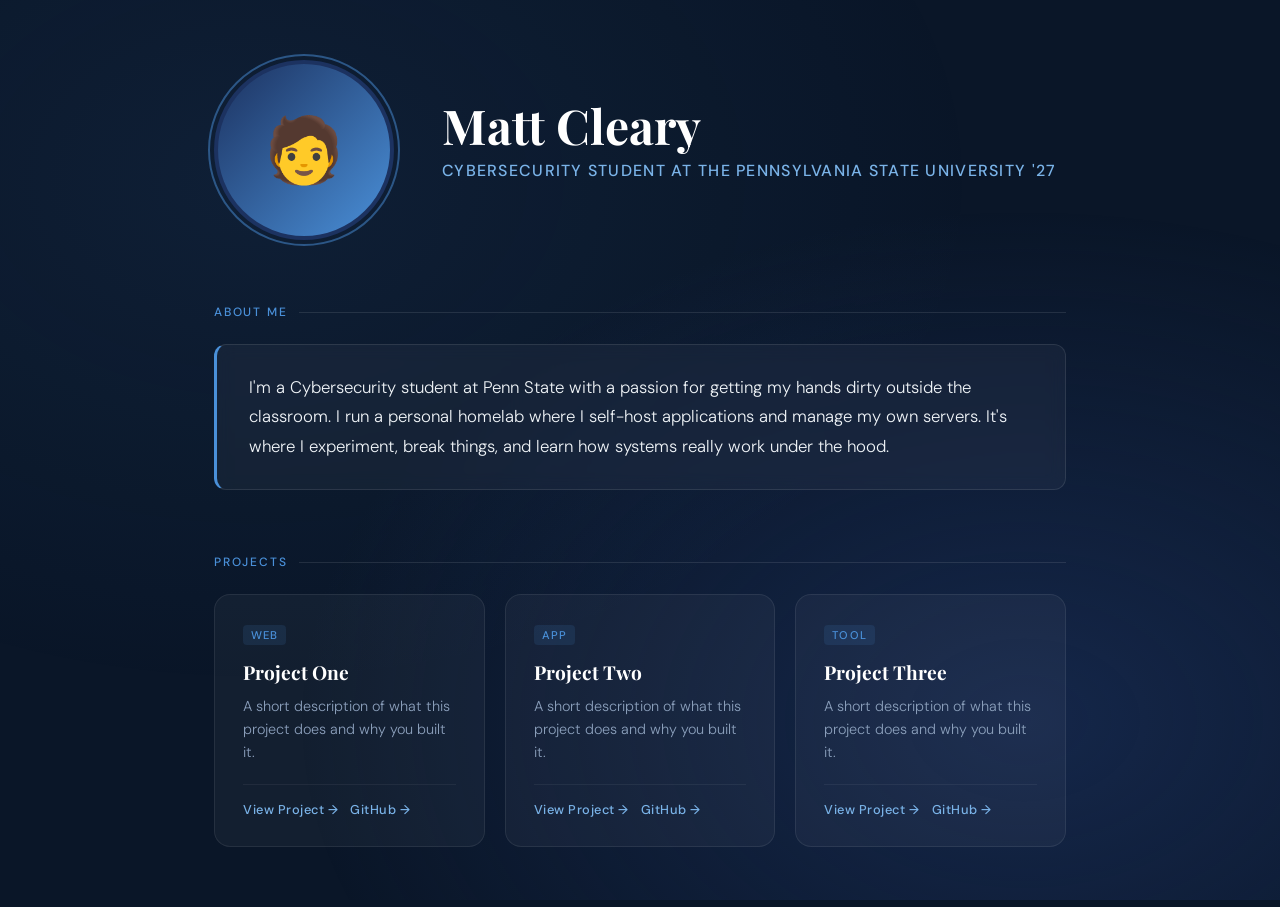
==== index.html @ d56deec6 "Update personal details and summary in index.html Updated personal information and added a summary a" ====
<!DOCTYPE html>
<html lang="en">
<head>
  <meta charset="UTF-8" />
  <meta name="viewport" content="width=device-width, initial-scale=1.0"/>
  <title>My Portfolio</title>
  <link href="https://fonts.googleapis.com/css2?family=Playfair+Display:wght@400;700&family=DM+Sans:wght@300;400;500&display=swap" rel="stylesheet"/>
  <style>
    :root {
      --navy: #0a1628;
      --navy-mid: #122040;
      --navy-light: #1c3260;
      --white: #ffffff;
      --off-white: #f0f4f8;
      --accent: #4a90d9;
      --accent-light: #7ab3e8;
      --text-muted: #8ca0bc;
    }

    * {
      margin: 0;
      padding: 0;
      box-sizing: border-box;
    }

    body {
      background-color: var(--navy);
      color: var(--white);
      font-family: 'DM Sans', sans-serif;
      min-height: 100vh;
      overflow-x: hidden;
    }

    /* Background texture */
    body::before {
      content: '';
      position: fixed;
      inset: 0;
      background:
        radial-gradient(ellipse at 20% 20%, rgba(74, 144, 217, 0.08) 0%, transparent 50%),
        radial-gradient(ellipse at 80% 80%, rgba(28, 50, 96, 0.6) 0%, transparent 50%);
      pointer-events: none;
      z-index: 0;
    }

    .container {
      max-width: 900px;
      margin: 0 auto;
      padding: 60px 24px;
      position: relative;
      z-index: 1;
    }

    /* ── HERO ── */
    .hero {
      display: grid;
      grid-template-columns: 180px 1fr;
      gap: 48px;
      align-items: center;
      margin-bottom: 64px;
      animation: fadeUp 0.8s ease both;
    }

    .photo-wrap {
      position: relative;
    }

    .photo-wrap::before {
      content: '';
      position: absolute;
      inset: -6px;
      border: 2px solid var(--accent);
      border-radius: 50%;
      opacity: 0.5;
      animation: spin 12s linear infinite;
    }

    @keyframes spin {
      to { transform: rotate(360deg); }
    }

    .photo {
      width: 180px;
      height: 180px;
      border-radius: 50%;
      object-fit: cover;
      border: 4px solid var(--navy-light);
      display: block;
      background: var(--navy-light);
    }

    .photo-placeholder {
      width: 180px;
      height: 180px;
      border-radius: 50%;
      background: linear-gradient(135deg, var(--navy-light), var(--accent));
      display: flex;
      align-items: center;
      justify-content: center;
      font-size: 64px;
      border: 4px solid var(--navy-light);
    }

    .hero-text h1 {
      font-family: 'Playfair Display', serif;
      font-size: clamp(2rem, 5vw, 3rem);
      font-weight: 700;
      line-height: 1.1;
      margin-bottom: 8px;
      color: var(--white);
    }

    .hero-text .role {
      font-size: 1rem;
      color: var(--accent-light);
      font-weight: 500;
      letter-spacing: 0.08em;
      text-transform: uppercase;
      margin-bottom: 20px;
    }

    /* ── SUMMARY ── */
    .summary-box {
      background: rgba(255,255,255,0.04);
      border: 1px solid rgba(255,255,255,0.1);
      border-left: 3px solid var(--accent);
      border-radius: 12px;
      padding: 28px 32px;
      margin-bottom: 64px;
      font-size: 1.05rem;
      line-height: 1.75;
      color: var(--off-white);
      animation: fadeUp 0.8s 0.2s ease both;
      backdrop-filter: blur(8px);
    }

    .summary-box p {
      font-weight: 300;
    }

    .section-label {
      font-size: 0.75rem;
      font-weight: 500;
      letter-spacing: 0.15em;
      text-transform: uppercase;
      color: var(--accent);
      margin-bottom: 24px;
      display: flex;
      align-items: center;
      gap: 12px;
    }

    .section-label::after {
      content: '';
      flex: 1;
      height: 1px;
      background: rgba(255,255,255,0.1);
    }

    /* ── PROJECTS ── */
    .projects {
      animation: fadeUp 0.8s 0.4s ease both;
    }

    .projects-grid {
      display: grid;
      grid-template-columns: repeat(auto-fill, minmax(260px, 1fr));
      gap: 20px;
    }

    .project-card {
      background: rgba(255,255,255,0.04);
      border: 1px solid rgba(255,255,255,0.08);
      border-radius: 16px;
      padding: 28px;
      transition: transform 0.25s ease, border-color 0.25s ease, background 0.25s ease;
      cursor: default;
    }

    .project-card:hover {
      transform: translateY(-4px);
      border-color: rgba(74, 144, 217, 0.4);
      background: rgba(74, 144, 217, 0.06);
    }

    .project-card .tag {
      display: inline-block;
      font-size: 0.7rem;
      font-weight: 500;
      letter-spacing: 0.1em;
      text-transform: uppercase;
      color: var(--accent);
      background: rgba(74, 144, 217, 0.12);
      border-radius: 4px;
      padding: 3px 8px;
      margin-bottom: 14px;
    }

    .project-card h3 {
      font-family: 'Playfair Display', serif;
      font-size: 1.2rem;
      margin-bottom: 10px;
      color: var(--white);
    }

    .project-card p {
      font-size: 0.9rem;
      color: var(--text-muted);
      line-height: 1.6;
      font-weight: 300;
    }

    .project-card .card-footer {
      margin-top: 20px;
      padding-top: 16px;
      border-top: 1px solid rgba(255,255,255,0.06);
      display: flex;
      gap: 12px;
    }

    .card-link {
      font-size: 0.8rem;
      color: var(--accent-light);
      text-decoration: none;
      font-weight: 500;
      letter-spacing: 0.04em;
      transition: color 0.2s;
    }

    .card-link:hover {
      color: var(--white);
    }

    /* ── ANIMATIONS ── */
    @keyframes fadeUp {
      from { opacity: 0; transform: translateY(24px); }
      to   { opacity: 1; transform: translateY(0); }
    }

    /* ── RESPONSIVE ── */
    @media (max-width: 600px) {
      .hero {
        grid-template-columns: 1fr;
        text-align: center;
        gap: 24px;
      }
      .photo-wrap, .photo-placeholder {
        margin: 0 auto;
      }
    }
  </style>
</head>
<body>
  <div class="container">

    <!-- HERO -->
    <section class="hero">
      <div class="photo-wrap">
        <!-- Replace the div below with an <img> tag once you have a photo -->
        <!-- <img src="your-photo.jpg" alt="Your Name" class="photo"> -->
        <div class="photo-placeholder">🧑</div>
      </div>
      <div class="hero-text">
        <h1>Matt Cleary</h1>
        <p class="role">Cybersecurity Student at The Pennsylvania State University '27</p>
      </div>
    </section>

    <!-- SUMMARY -->
    <section>
      <div class="section-label">About Me</div>
      <div class="summary-box">
        <p>
          I'm a Cybersecurity student at Penn State with a passion for getting my hands dirty 
          outside the classroom. I run a personal homelab where I self-host applications and manage 
          my own servers. It's where I experiment, break things, and learn how systems really work 
          under the hood.
        </p>
      </div>
    </section>

    <!-- PROJECTS -->
    <section class="projects">
      <div class="section-label">Projects</div>
      <div class="projects-grid">

        <div class="project-card">
          <span class="tag">Web</span>
          <h3>Project One</h3>
          <p>A short description of what this project does and why you built it.</p>
          <div class="card-footer">
            <a href="#" class="card-link">View Project →</a>
            <a href="#" class="card-link">GitHub →</a>
          </div>
        </div>

        <div class="project-card">
          <span class="tag">App</span>
          <h3>Project Two</h3>
          <p>A short description of what this project does and why you built it.</p>
          <div class="card-footer">
            <a href="#" class="card-link">View Project →</a>
            <a href="#" class="card-link">GitHub →</a>
          </div>
        </div>

        <div class="project-card">
          <span class="tag">Tool</span>
          <h3>Project Three</h3>
          <p>A short description of what this project does and why you built it.</p>
          <div class="card-footer">
            <a href="#" class="card-link">View Project →</a>
            <a href="#" class="card-link">GitHub →</a>
          </div>
        </div>

      </div>
    </section>

  </div>
</body>
</html>
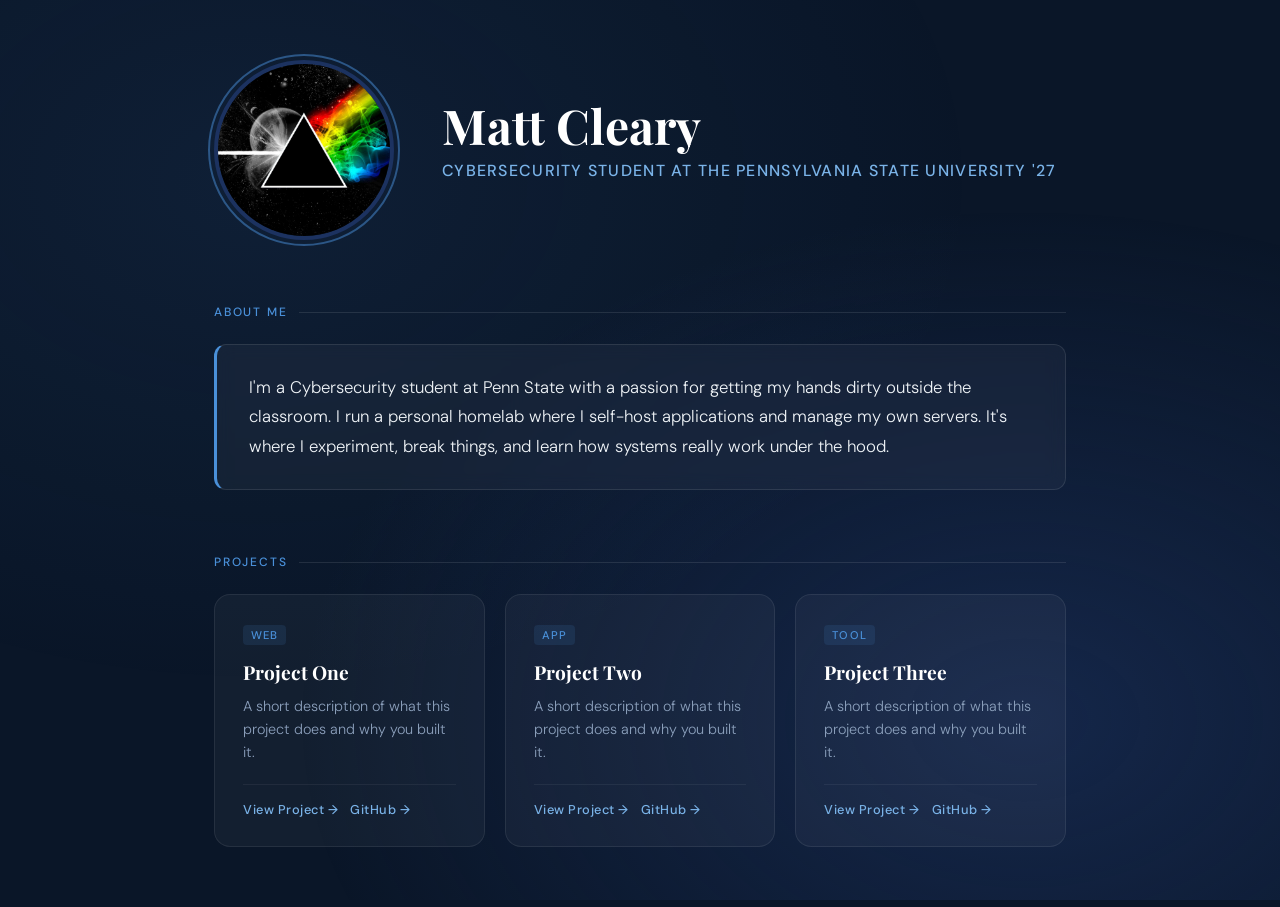
==== commit 0578d964: "Replace photo placeholder with actual image" ====
--- a/index.html
+++ b/index.html
@@ -258,7 +258,7 @@
       <div class="photo-wrap">
         <!-- Replace the div below with an <img> tag once you have a photo -->
         <!-- <img src="your-photo.jpg" alt="Your Name" class="photo"> -->
-        <div class="photo-placeholder">🧑</div>
+        <img src="DSOTM_Pic.jpg" alt="Your Name" class="photo">
       </div>
       <div class="hero-text">
         <h1>Matt Cleary</h1>
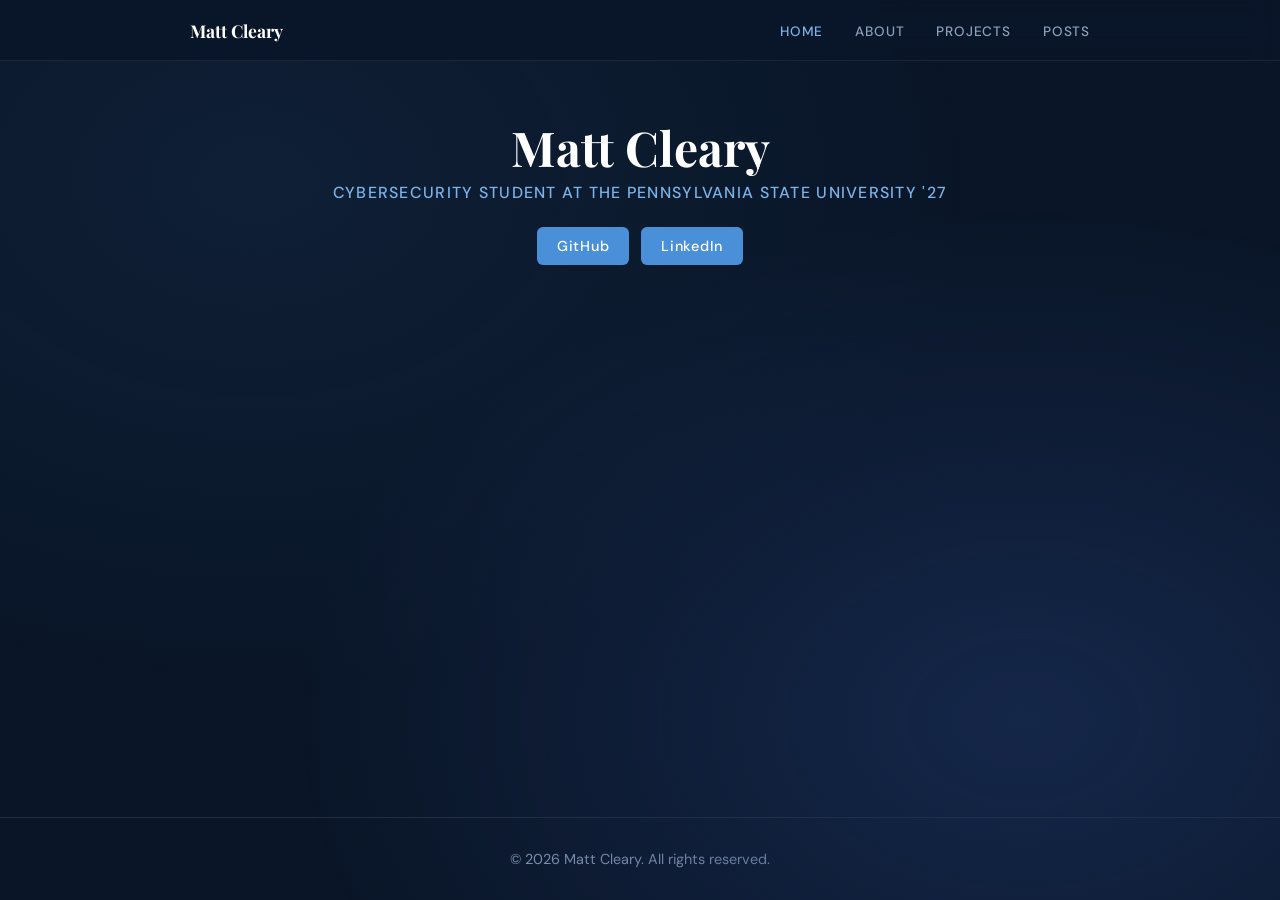
==== commit 0c8ebcb9: "4.6.26" ====
--- a/index.html
+++ b/index.html
@@ -3,320 +3,43 @@
 <head>
   <meta charset="UTF-8" />
   <meta name="viewport" content="width=device-width, initial-scale=1.0"/>
-  <title>My Portfolio</title>
+  <title>Matt Cleary</title>
   <link href="https://fonts.googleapis.com/css2?family=Playfair+Display:wght@400;700&family=DM+Sans:wght@300;400;500&display=swap" rel="stylesheet"/>
-  <style>
-    :root {
-      --navy: #0a1628;
-      --navy-mid: #122040;
-      --navy-light: #1c3260;
-      --white: #ffffff;
-      --off-white: #f0f4f8;
-      --accent: #4a90d9;
-      --accent-light: #7ab3e8;
-      --text-muted: #8ca0bc;
-    }
-
-    * {
-      margin: 0;
-      padding: 0;
-      box-sizing: border-box;
-    }
-
-    body {
-      background-color: var(--navy);
-      color: var(--white);
-      font-family: 'DM Sans', sans-serif;
-      min-height: 100vh;
-      overflow-x: hidden;
-    }
-
-    /* Background texture */
-    body::before {
-      content: '';
-      position: fixed;
-      inset: 0;
-      background:
-        radial-gradient(ellipse at 20% 20%, rgba(74, 144, 217, 0.08) 0%, transparent 50%),
-        radial-gradient(ellipse at 80% 80%, rgba(28, 50, 96, 0.6) 0%, transparent 50%);
-      pointer-events: none;
-      z-index: 0;
-    }
-
-    .container {
-      max-width: 900px;
-      margin: 0 auto;
-      padding: 60px 24px;
-      position: relative;
-      z-index: 1;
-    }
-
-    /* ── HERO ── */
-    .hero {
-      display: grid;
-      grid-template-columns: 180px 1fr;
-      gap: 48px;
-      align-items: center;
-      margin-bottom: 64px;
-      animation: fadeUp 0.8s ease both;
-    }
-
-    .photo-wrap {
-      position: relative;
-    }
-
-    .photo-wrap::before {
-      content: '';
-      position: absolute;
-      inset: -6px;
-      border: 2px solid var(--accent);
-      border-radius: 50%;
-      opacity: 0.5;
-      animation: spin 12s linear infinite;
-    }
-
-    @keyframes spin {
-      to { transform: rotate(360deg); }
-    }
-
-    .photo {
-      width: 180px;
-      height: 180px;
-      border-radius: 50%;
-      object-fit: cover;
-      border: 4px solid var(--navy-light);
-      display: block;
-      background: var(--navy-light);
-    }
-
-    .photo-placeholder {
-      width: 180px;
-      height: 180px;
-      border-radius: 50%;
-      background: linear-gradient(135deg, var(--navy-light), var(--accent));
-      display: flex;
-      align-items: center;
-      justify-content: center;
-      font-size: 64px;
-      border: 4px solid var(--navy-light);
-    }
-
-    .hero-text h1 {
-      font-family: 'Playfair Display', serif;
-      font-size: clamp(2rem, 5vw, 3rem);
-      font-weight: 700;
-      line-height: 1.1;
-      margin-bottom: 8px;
-      color: var(--white);
-    }
-
-    .hero-text .role {
-      font-size: 1rem;
-      color: var(--accent-light);
-      font-weight: 500;
-      letter-spacing: 0.08em;
-      text-transform: uppercase;
-      margin-bottom: 20px;
-    }
-
-    /* ── SUMMARY ── */
-    .summary-box {
-      background: rgba(255,255,255,0.04);
-      border: 1px solid rgba(255,255,255,0.1);
-      border-left: 3px solid var(--accent);
-      border-radius: 12px;
-      padding: 28px 32px;
-      margin-bottom: 64px;
-      font-size: 1.05rem;
-      line-height: 1.75;
-      color: var(--off-white);
-      animation: fadeUp 0.8s 0.2s ease both;
-      backdrop-filter: blur(8px);
-    }
-
-    .summary-box p {
-      font-weight: 300;
-    }
-
-    .section-label {
-      font-size: 0.75rem;
-      font-weight: 500;
-      letter-spacing: 0.15em;
-      text-transform: uppercase;
-      color: var(--accent);
-      margin-bottom: 24px;
-      display: flex;
-      align-items: center;
-      gap: 12px;
-    }
-
-    .section-label::after {
-      content: '';
-      flex: 1;
-      height: 1px;
-      background: rgba(255,255,255,0.1);
-    }
-
-    /* ── PROJECTS ── */
-    .projects {
-      animation: fadeUp 0.8s 0.4s ease both;
-    }
-
-    .projects-grid {
-      display: grid;
-      grid-template-columns: repeat(auto-fill, minmax(260px, 1fr));
-      gap: 20px;
-    }
-
-    .project-card {
-      background: rgba(255,255,255,0.04);
-      border: 1px solid rgba(255,255,255,0.08);
-      border-radius: 16px;
-      padding: 28px;
-      transition: transform 0.25s ease, border-color 0.25s ease, background 0.25s ease;
-      cursor: default;
-    }
-
-    .project-card:hover {
-      transform: translateY(-4px);
-      border-color: rgba(74, 144, 217, 0.4);
-      background: rgba(74, 144, 217, 0.06);
-    }
-
-    .project-card .tag {
-      display: inline-block;
-      font-size: 0.7rem;
-      font-weight: 500;
-      letter-spacing: 0.1em;
-      text-transform: uppercase;
-      color: var(--accent);
-      background: rgba(74, 144, 217, 0.12);
-      border-radius: 4px;
-      padding: 3px 8px;
-      margin-bottom: 14px;
-    }
-
-    .project-card h3 {
-      font-family: 'Playfair Display', serif;
-      font-size: 1.2rem;
-      margin-bottom: 10px;
-      color: var(--white);
-    }
-
-    .project-card p {
-      font-size: 0.9rem;
-      color: var(--text-muted);
-      line-height: 1.6;
-      font-weight: 300;
-    }
-
-    .project-card .card-footer {
-      margin-top: 20px;
-      padding-top: 16px;
-      border-top: 1px solid rgba(255,255,255,0.06);
-      display: flex;
-      gap: 12px;
-    }
-
-    .card-link {
-      font-size: 0.8rem;
-      color: var(--accent-light);
-      text-decoration: none;
-      font-weight: 500;
-      letter-spacing: 0.04em;
-      transition: color 0.2s;
-    }
-
-    .card-link:hover {
-      color: var(--white);
-    }
-
-    /* ── ANIMATIONS ── */
-    @keyframes fadeUp {
-      from { opacity: 0; transform: translateY(24px); }
-      to   { opacity: 1; transform: translateY(0); }
-    }
-
-    /* ── RESPONSIVE ── */
-    @media (max-width: 600px) {
-      .hero {
-        grid-template-columns: 1fr;
-        text-align: center;
-        gap: 24px;
-      }
-      .photo-wrap, .photo-placeholder {
-        margin: 0 auto;
-      }
-    }
-  </style>
+  <link rel="stylesheet" href="style.css"/>
 </head>
 <body>
+
+  <nav>
+    <div class="nav-inner">
+      <a href="index.html" class="nav-logo">Matt Cleary</a>
+      <ul class="nav-links">
+        <li><a href="index.html" class="active">Home</a></li>
+        <li><a href="about.html">About</a></li>
+        <li><a href="projects.html">Projects</a></li>
+        <li><a href="posts.html">Posts</a></li>
+      </ul>
+    </div>
+  </nav>
+
   <div class="container">
 
     <!-- HERO -->
     <section class="hero">
-      <div class="photo-wrap">
-        <!-- Replace the div below with an <img> tag once you have a photo -->
-        <!-- <img src="your-photo.jpg" alt="Your Name" class="photo"> -->
-        <img src="DSOTM_Pic.jpg" alt="Your Name" class="photo">
-      </div>
       <div class="hero-text">
         <h1>Matt Cleary</h1>
         <p class="role">Cybersecurity Student at The Pennsylvania State University '27</p>
+        <div class="social-links">
+          <a href="https://github.com" target="_blank" rel="noopener noreferrer" class="social-btn">GitHub</a>
+          <a href="https://www.linkedin.com/in/mattclearyusa/" target="_blank" rel="noopener noreferrer" class="social-btn">LinkedIn</a>
+        </div>
       </div>
     </section>
 
-    <!-- SUMMARY -->
-    <section>
-      <div class="section-label">About Me</div>
-      <div class="summary-box">
-        <p>
-          I'm a Cybersecurity student at Penn State with a passion for getting my hands dirty 
-          outside the classroom. I run a personal homelab where I self-host applications and manage 
-          my own servers. It's where I experiment, break things, and learn how systems really work 
-          under the hood.
-        </p>
-      </div>
-    </section>
-
-    <!-- PROJECTS -->
-    <section class="projects">
-      <div class="section-label">Projects</div>
-      <div class="projects-grid">
-
-        <div class="project-card">
-          <span class="tag">Web</span>
-          <h3>Project One</h3>
-          <p>A short description of what this project does and why you built it.</p>
-          <div class="card-footer">
-            <a href="#" class="card-link">View Project →</a>
-            <a href="#" class="card-link">GitHub →</a>
-          </div>
-        </div>
-
-        <div class="project-card">
-          <span class="tag">App</span>
-          <h3>Project Two</h3>
-          <p>A short description of what this project does and why you built it.</p>
-          <div class="card-footer">
-            <a href="#" class="card-link">View Project →</a>
-            <a href="#" class="card-link">GitHub →</a>
-          </div>
-        </div>
-
-        <div class="project-card">
-          <span class="tag">Tool</span>
-          <h3>Project Three</h3>
-          <p>A short description of what this project does and why you built it.</p>
-          <div class="card-footer">
-            <a href="#" class="card-link">View Project →</a>
-            <a href="#" class="card-link">GitHub →</a>
-          </div>
-        </div>
-
-      </div>
-    </section>
 
   </div>
+
+  <footer class="footer">
+    <p>&copy; 2026 Matt Cleary. All rights reserved.</p>
+  </footer>
 </body>
 </html>
--- a/style.css
+++ b/style.css
@@ -0,0 +1,441 @@
+:root {
+  --navy: #0a1628;
+  --navy-mid: #122040;
+  --navy-light: #1c3260;
+  --white: #ffffff;
+  --off-white: #f0f4f8;
+  --accent: #4a90d9;
+  --accent-light: #7ab3e8;
+  --text-muted: #8ca0bc;
+}
+
+* {
+  margin: 0;
+  padding: 0;
+  box-sizing: border-box;
+}
+
+body {
+  background-color: var(--navy);
+  color: var(--white);
+  font-family: 'DM Sans', sans-serif;
+  min-height: 100vh;
+  overflow-x: hidden;
+  display: flex;
+  flex-direction: column;
+}
+
+body::before {
+  content: '';
+  position: fixed;
+  inset: 0;
+  background:
+    radial-gradient(ellipse at 20% 20%, rgba(74, 144, 217, 0.08) 0%, transparent 50%),
+    radial-gradient(ellipse at 80% 80%, rgba(28, 50, 96, 0.6) 0%, transparent 50%);
+  pointer-events: none;
+  z-index: 0;
+}
+
+/* ── NAV ── */
+nav {
+  position: sticky;
+  top: 0;
+  z-index: 100;
+  background: rgba(10, 22, 40, 0.85);
+  backdrop-filter: blur(12px);
+  border-bottom: 1px solid rgba(255,255,255,0.07);
+  padding: 0 24px;
+}
+
+.nav-inner {
+  max-width: 900px;
+  margin: 0 auto;
+  display: flex;
+  align-items: center;
+  justify-content: space-between;
+  height: 60px;
+}
+
+.nav-logo {
+  font-family: 'Playfair Display', serif;
+  font-size: 1.1rem;
+  color: var(--white);
+  text-decoration: none;
+  font-weight: 700;
+}
+
+.nav-links {
+  display: flex;
+  gap: 32px;
+  list-style: none;
+}
+
+.nav-links a {
+  font-size: 0.85rem;
+  font-weight: 500;
+  letter-spacing: 0.06em;
+  text-transform: uppercase;
+  color: var(--text-muted);
+  text-decoration: none;
+  transition: color 0.2s;
+}
+
+.nav-links a:hover,
+.nav-links a.active {
+  color: var(--white);
+}
+
+.nav-links a.active {
+  color: var(--accent-light);
+}
+
+/* ── LAYOUT ── */
+.container {
+  max-width: 900px;
+  margin: 0 auto;
+  padding: 60px 24px;
+  position: relative;
+  z-index: 1;
+}
+
+/* ── SECTION LABEL ── */
+.section-label {
+  font-size: 0.75rem;
+  font-weight: 500;
+  letter-spacing: 0.15em;
+  text-transform: uppercase;
+  color: var(--accent);
+  margin-bottom: 24px;
+  display: flex;
+  align-items: center;
+  gap: 12px;
+}
+
+.section-label::after {
+  content: '';
+  flex: 1;
+  height: 1px;
+  background: rgba(255,255,255,0.1);
+}
+
+/* ── HERO ── */
+.hero {
+  display: flex;
+  flex-direction: column;
+  justify-content: center;
+  align-items: center;
+  text-align: center;
+  margin-bottom: 64px;
+  animation: fadeUp 0.8s ease both;
+}
+
+.photo-wrap {
+  position: relative;
+}
+
+.photo-wrap::before {
+  content: '';
+  position: absolute;
+  inset: -6px;
+  border: 2px solid var(--accent);
+  border-radius: 50%;
+  opacity: 0.5;
+  animation: spin 12s linear infinite;
+}
+
+@keyframes spin {
+  to { transform: rotate(360deg); }
+}
+
+.photo {
+  width: 180px;
+  height: 180px;
+  border-radius: 50%;
+  object-fit: cover;
+  border: 4px solid var(--navy-light);
+  display: block;
+  background: var(--navy-light);
+}
+
+.hero-text h1 {
+  font-family: 'Playfair Display', serif;
+  font-size: clamp(2rem, 5vw, 3rem);
+  font-weight: 700;
+  line-height: 1.1;
+  margin-bottom: 8px;
+  color: var(--white);
+}
+
+.hero-text .role {
+  font-size: 1rem;
+  color: var(--accent-light);
+  font-weight: 500;
+  letter-spacing: 0.08em;
+  text-transform: uppercase;
+  margin-bottom: 20px;
+}
+
+.social-links {
+  display: flex;
+  gap: 12px;
+  justify-content: center;
+  margin-top: 24px;
+}
+
+.social-btn {
+  display: inline-block;
+  padding: 10px 20px;
+  background-color: var(--accent);
+  color: var(--white);
+  text-decoration: none;
+  border-radius: 6px;
+  font-size: 0.9rem;
+  font-weight: 500;
+  letter-spacing: 0.05em;
+  transition: background-color 0.3s, transform 0.2s;
+  border: none;
+  cursor: pointer;
+}
+
+.social-btn:hover {
+  background-color: var(--accent-light);
+  transform: translateY(-2px);
+}
+
+/* ── SUMMARY BOX ── */
+.summary-box {
+  background: rgba(255,255,255,0.04);
+  border: 1px solid rgba(255,255,255,0.1);
+  border-left: 3px solid var(--accent);
+  border-radius: 12px;
+  padding: 28px 32px;
+  margin-bottom: 64px;
+  font-size: 1.05rem;
+  line-height: 1.75;
+  color: var(--off-white);
+  animation: fadeUp 0.8s 0.2s ease both;
+  backdrop-filter: blur(8px);
+}
+
+.summary-box p {
+  font-weight: 300;
+}
+
+/* ── PROJECT CARDS ── */
+.projects {
+  animation: fadeUp 0.8s 0.4s ease both;
+}
+
+.projects-grid {
+  display: grid;
+  grid-template-columns: repeat(auto-fill, minmax(260px, 1fr));
+  gap: 20px;
+}
+
+.project-card {
+  background: rgba(255,255,255,0.04);
+  border: 1px solid rgba(255,255,255,0.08);
+  border-radius: 16px;
+  padding: 28px;
+  transition: transform 0.25s ease, border-color 0.25s ease, background 0.25s ease;
+  cursor: default;
+}
+
+.project-card:hover {
+  transform: translateY(-4px);
+  border-color: rgba(74, 144, 217, 0.4);
+  background: rgba(74, 144, 217, 0.06);
+}
+
+.project-card .tag {
+  display: inline-block;
+  font-size: 0.7rem;
+  font-weight: 500;
+  letter-spacing: 0.1em;
+  text-transform: uppercase;
+  color: var(--accent);
+  background: rgba(74, 144, 217, 0.12);
+  border-radius: 4px;
+  padding: 3px 8px;
+  margin-bottom: 14px;
+}
+
+.project-card h3 {
+  font-family: 'Playfair Display', serif;
+  font-size: 1.2rem;
+  margin-bottom: 10px;
+  color: var(--white);
+}
+
+.project-card p {
+  font-size: 0.9rem;
+  color: var(--text-muted);
+  line-height: 1.6;
+  font-weight: 300;
+}
+
+.project-card .card-footer {
+  margin-top: 20px;
+  padding-top: 16px;
+  border-top: 1px solid rgba(255,255,255,0.06);
+  display: flex;
+  gap: 12px;
+}
+
+.card-link {
+  font-size: 0.8rem;
+  color: var(--accent-light);
+  text-decoration: none;
+  font-weight: 500;
+  letter-spacing: 0.04em;
+  transition: color 0.2s;
+}
+
+.card-link:hover {
+  color: var(--white);
+}
+
+/* ── POST CARDS ── */
+.posts-list {
+  display: flex;
+  flex-direction: column;
+  gap: 16px;
+  animation: fadeUp 0.8s 0.2s ease both;
+}
+
+.post-card {
+  background: rgba(255,255,255,0.04);
+  border: 1px solid rgba(255,255,255,0.08);
+  border-radius: 16px;
+  padding: 28px 32px;
+  transition: transform 0.25s ease, border-color 0.25s ease, background 0.25s ease;
+  text-decoration: none;
+  color: inherit;
+  display: block;
+}
+
+.post-card:hover {
+  transform: translateY(-3px);
+  border-color: rgba(74, 144, 217, 0.4);
+  background: rgba(74, 144, 217, 0.06);
+}
+
+.post-card .post-date {
+  font-size: 0.75rem;
+  color: var(--text-muted);
+  letter-spacing: 0.08em;
+  text-transform: uppercase;
+  margin-bottom: 8px;
+}
+
+.post-card h3 {
+  font-family: 'Playfair Display', serif;
+  font-size: 1.2rem;
+  color: var(--white);
+  margin-bottom: 8px;
+}
+
+.post-card p {
+  font-size: 0.9rem;
+  color: var(--text-muted);
+  line-height: 1.6;
+  font-weight: 300;
+}
+
+/* ── ABOUT PAGE ── */
+.about-grid {
+  display: grid;
+  grid-template-columns: 1fr 1fr;
+  gap: 20px;
+  margin-bottom: 40px;
+  animation: fadeUp 0.8s 0.2s ease both;
+}
+
+.about-card {
+  background: rgba(255,255,255,0.04);
+  border: 1px solid rgba(255,255,255,0.08);
+  border-radius: 16px;
+  padding: 28px;
+}
+
+.about-card h3 {
+  font-family: 'Playfair Display', serif;
+  font-size: 1.1rem;
+  margin-bottom: 14px;
+  color: var(--white);
+}
+
+.about-card ul {
+  list-style: none;
+  display: flex;
+  flex-direction: column;
+  gap: 8px;
+}
+
+.about-card ul li {
+  font-size: 0.9rem;
+  color: var(--text-muted);
+  font-weight: 300;
+  display: flex;
+  align-items: center;
+  gap: 8px;
+}
+
+.about-card ul li::before {
+  content: '→';
+  color: var(--accent);
+  font-size: 0.8rem;
+}
+
+/* ── PAGE HEADER ── */
+.page-header {
+  margin-bottom: 48px;
+  animation: fadeUp 0.8s ease both;
+}
+
+.page-header h1 {
+  font-family: 'Playfair Display', serif;
+  font-size: clamp(2rem, 5vw, 2.8rem);
+  font-weight: 700;
+  margin-bottom: 12px;
+}
+
+.page-header p {
+  color: var(--text-muted);
+  font-size: 1rem;
+  font-weight: 300;
+}
+
+/* ── ANIMATIONS ── */
+@keyframes fadeUp {
+  from { opacity: 0; transform: translateY(24px); }
+  to   { opacity: 1; transform: translateY(0); }
+}
+
+/* ── FOOTER ── */
+.footer {
+  text-align: center;
+  padding: 32px 24px;
+  border-top: 1px solid rgba(255,255,255,0.1);
+  margin-top: auto;
+  color: var(--text-muted);
+  font-size: 0.9rem;
+}
+
+/* ── RESPONSIVE ── */
+@media (max-width: 600px) {
+  .hero {
+    grid-template-columns: 1fr;
+    text-align: center;
+    gap: 24px;
+  }
+  .photo-wrap {
+    margin: 0 auto;
+  }
+  .about-grid {
+    grid-template-columns: 1fr;
+  }
+  .nav-links {
+    gap: 18px;
+  }
+}
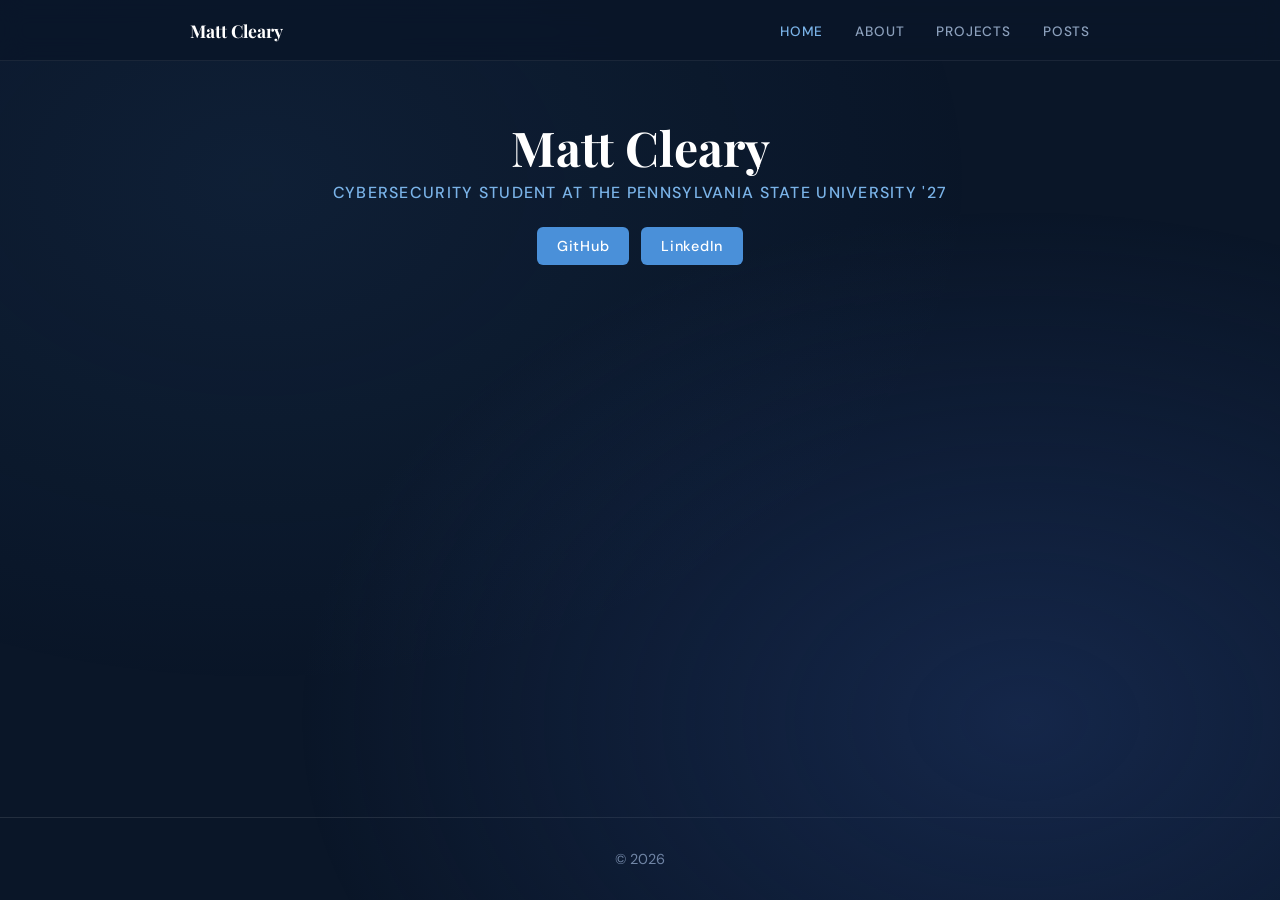
==== commit dd384370: "4.6" ====
--- a/index.html
+++ b/index.html
@@ -29,7 +29,7 @@
         <h1>Matt Cleary</h1>
         <p class="role">Cybersecurity Student at The Pennsylvania State University '27</p>
         <div class="social-links">
-          <a href="https://github.com" target="_blank" rel="noopener noreferrer" class="social-btn">GitHub</a>
+          <a href="https://github.com/Jackpot115" target="_blank" rel="noopener noreferrer" class="social-btn">GitHub</a>
           <a href="https://www.linkedin.com/in/mattclearyusa/" target="_blank" rel="noopener noreferrer" class="social-btn">LinkedIn</a>
         </div>
       </div>
@@ -39,7 +39,7 @@
   </div>
 
   <footer class="footer">
-    <p>&copy; 2026 Matt Cleary. All rights reserved.</p>
+    <p>&copy; 2026</p>
   </footer>
 </body>
 </html>
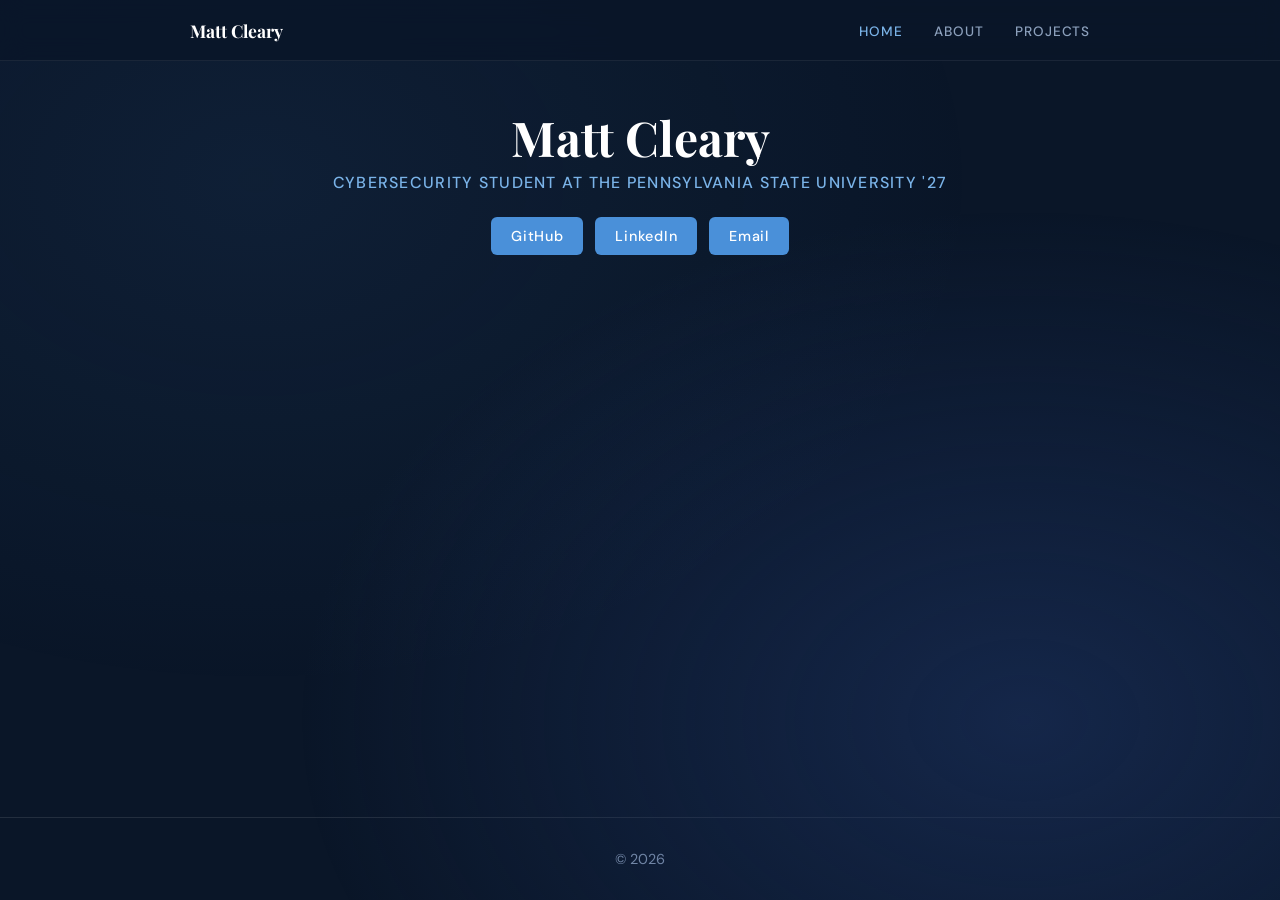
==== commit 6404b306: "4.7.26" ====
--- a/index.html
+++ b/index.html
@@ -9,14 +9,15 @@
 </head>
 <body>
 
-  <nav>
-    <div class="nav-inner">
+  <main class="page-content">
+    <nav>
+      <div class="nav-inner">
       <a href="index.html" class="nav-logo">Matt Cleary</a>
       <ul class="nav-links">
         <li><a href="index.html" class="active">Home</a></li>
         <li><a href="about.html">About</a></li>
         <li><a href="projects.html">Projects</a></li>
-        <li><a href="posts.html">Posts</a></li>
+        <!-- <li><a href="posts.html">Posts</a></li> -->
       </ul>
     </div>
   </nav>
@@ -30,13 +31,15 @@
         <p class="role">Cybersecurity Student at The Pennsylvania State University '27</p>
         <div class="social-links">
           <a href="https://github.com/Jackpot115" target="_blank" rel="noopener noreferrer" class="social-btn">GitHub</a>
-          <a href="https://www.linkedin.com/in/mattclearyusa/" target="_blank" rel="noopener noreferrer" class="social-btn">LinkedIn</a>
+        <a href="https://www.linkedin.com/in/mattclearyusa/" target="_blank" rel="noopener noreferrer" class="social-btn">LinkedIn</a>
+        <a href="email.html" class="social-btn">Email</a>
         </div>
       </div>
     </section>
 
 
   </div>
+  </main>
 
   <footer class="footer">
     <p>&copy; 2026</p>
--- a/style.css
+++ b/style.css
@@ -25,6 +25,10 @@
   flex-direction: column;
 }
 
+main.page-content {
+  flex: 1;
+}
+
 body::before {
   content: '';
   position: fixed;
@@ -93,7 +97,7 @@
 .container {
   max-width: 900px;
   margin: 0 auto;
-  padding: 60px 24px;
+  padding: 50px 24px;
   position: relative;
   z-index: 1;
 }
@@ -208,7 +212,7 @@
   border: 1px solid rgba(255,255,255,0.1);
   border-left: 3px solid var(--accent);
   border-radius: 12px;
-  padding: 28px 32px;
+  padding: 20px 24px;
   margin-bottom: 64px;
   font-size: 1.05rem;
   line-height: 1.75;
@@ -355,7 +359,7 @@
   background: rgba(255,255,255,0.04);
   border: 1px solid rgba(255,255,255,0.08);
   border-radius: 16px;
-  padding: 28px;
+  padding: 16px;
 }
 
 .about-card h3 {
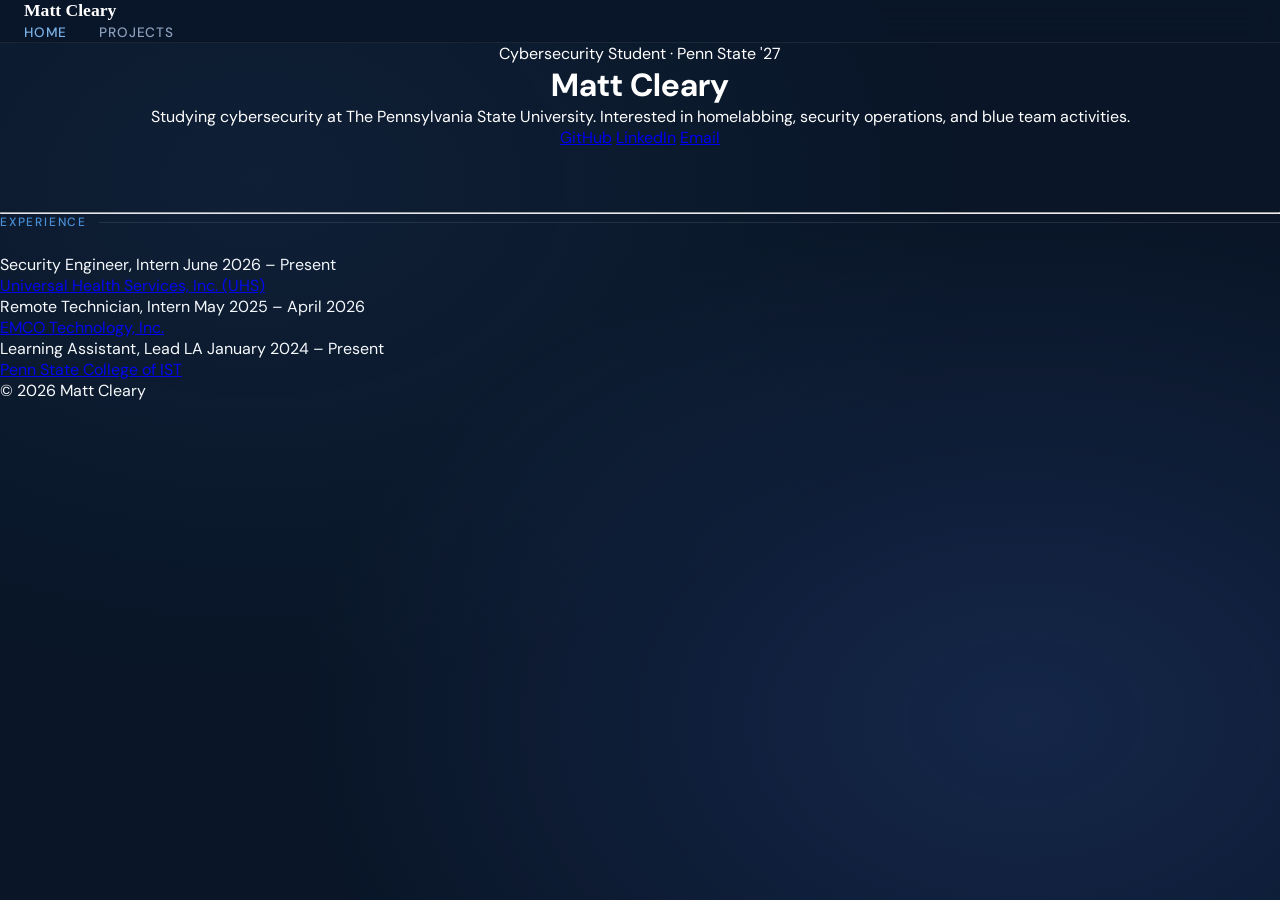
==== commit b63039a4: "6.26.26" ====
--- a/index.html
+++ b/index.html
@@ -2,47 +2,75 @@
 <html lang="en">
 <head>
   <meta charset="UTF-8" />
-  <meta name="viewport" content="width=device-width, initial-scale=1.0"/>
+  <meta name="viewport" content="width=device-width, initial-scale=1.0" />
   <title>Matt Cleary</title>
-  <link href="https://fonts.googleapis.com/css2?family=Playfair+Display:wght@400;700&family=DM+Sans:wght@300;400;500&display=swap" rel="stylesheet"/>
-  <link rel="stylesheet" href="style.css"/>
+  <link rel="preconnect" href="https://fonts.googleapis.com" />
+  <link href="https://fonts.googleapis.com/css2?family=DM+Sans:wght@300;400;500&family=DM+Serif+Display&display=swap" rel="stylesheet" />
+  <link rel="stylesheet" href="style.css" />
 </head>
 <body>
 
-  <main class="page-content">
-    <nav>
-      <div class="nav-inner">
-      <a href="index.html" class="nav-logo">Matt Cleary</a>
-      <ul class="nav-links">
-        <li><a href="index.html" class="active">Home</a></li>
-        <li><a href="about.html">About</a></li>
-        <li><a href="projects.html">Projects</a></li>
-        <!-- <li><a href="posts.html">Posts</a></li> -->
-      </ul>
-    </div>
+  <nav>
+    <a class="nav-logo" href="index.html">Matt Cleary</a>
+    <ul class="nav-links">
+      <li><a href="index.html" class="active">Home</a></li>
+      <!-- <li><a href="about.html">About</a></li> -->
+      <li><a href="projects.html">Projects</a></li>
+    </ul>
   </nav>
 
-  <div class="container">
+  <div class="hero">
+    <div class="hero-inner">
+      <p class="hero-tag">Cybersecurity Student · Penn State '27</p>
+      <h1>Matt Cleary</h1>
+      <p class="hero-sub">Studying cybersecurity at The Pennsylvania State University. Interested in homelabbing, security operations, and blue team activities.</p>
+      <div class="hero-links">
+        <a href="https://github.com/Jackpot115" target="_blank" rel="noopener noreferrer" class="btn btn-ghost">GitHub</a>
+        <a href="https://www.linkedin.com/in/mattclearyusa/" target="_blank" rel="noopener noreferrer" class="btn btn-ghost">LinkedIn</a>
+        <a href="email.html" class="btn btn-ghost">Email</a>
+      </div>
+    </div>
+  </div>
 
-    <!-- HERO -->
-    <section class="hero">
-      <div class="hero-text">
-        <h1>Matt Cleary</h1>
-        <p class="role">Cybersecurity Student at The Pennsylvania State University '27</p>
-        <div class="social-links">
-          <a href="https://github.com/Jackpot115" target="_blank" rel="noopener noreferrer" class="social-btn">GitHub</a>
-        <a href="https://www.linkedin.com/in/mattclearyusa/" target="_blank" rel="noopener noreferrer" class="social-btn">LinkedIn</a>
-        <a href="email.html" class="social-btn">Email</a>
+  <hr class="divider" />
+
+  <div class="section">
+    <p class="section-label">Experience</p>
+    <div class="positions">
+
+      <div class="position-card">
+        <div class="position-card-top">
+          <span class="position-title">Security Engineer, Intern</span>
+          <span class="position-date">June 2026 – Present</span>
         </div>
+        <a class="position-org" href="https://uhs.com/about-universal-health-services/">Universal Health Services, Inc. (UHS)</a>
+        <!-- <p class="position-desc">Brief description of your role and responsibilities here.</p> -->
       </div>
-    </section>
 
+      <div class="position-card">
+        <div class="position-card-top">
+          <span class="position-title">Remote Technician, Intern</span>
+          <span class="position-date">May 2025 – April 2026</span>
+        </div>
+        <a class="position-org" href="https://emcotechnology.com/">EMCO Technology, Inc.</a>
+        <!-- <p class="position-desc">Brief description of your role and responsibilities here.</p> -->
+      </div>
 
+      <div class="position-card">
+        <div class="position-card-top">
+          <span class="position-title">Learning Assistant, Lead LA</span>
+          <span class="position-date">January 2024 – Present</span>
+        </div>
+        <a class="position-org" href="https://ist.psu.edu/">Penn State College of IST</a>
+        <!-- <p class="position-desc">Brief description of your role and responsibilities here.</p> -->
+      </div>
+
+    </div>
   </div>
-  </main>
 
-  <footer class="footer">
-    <p>&copy; 2026</p>
+  <footer>
+    &copy; 2026 Matt Cleary
   </footer>
+
 </body>
 </html>
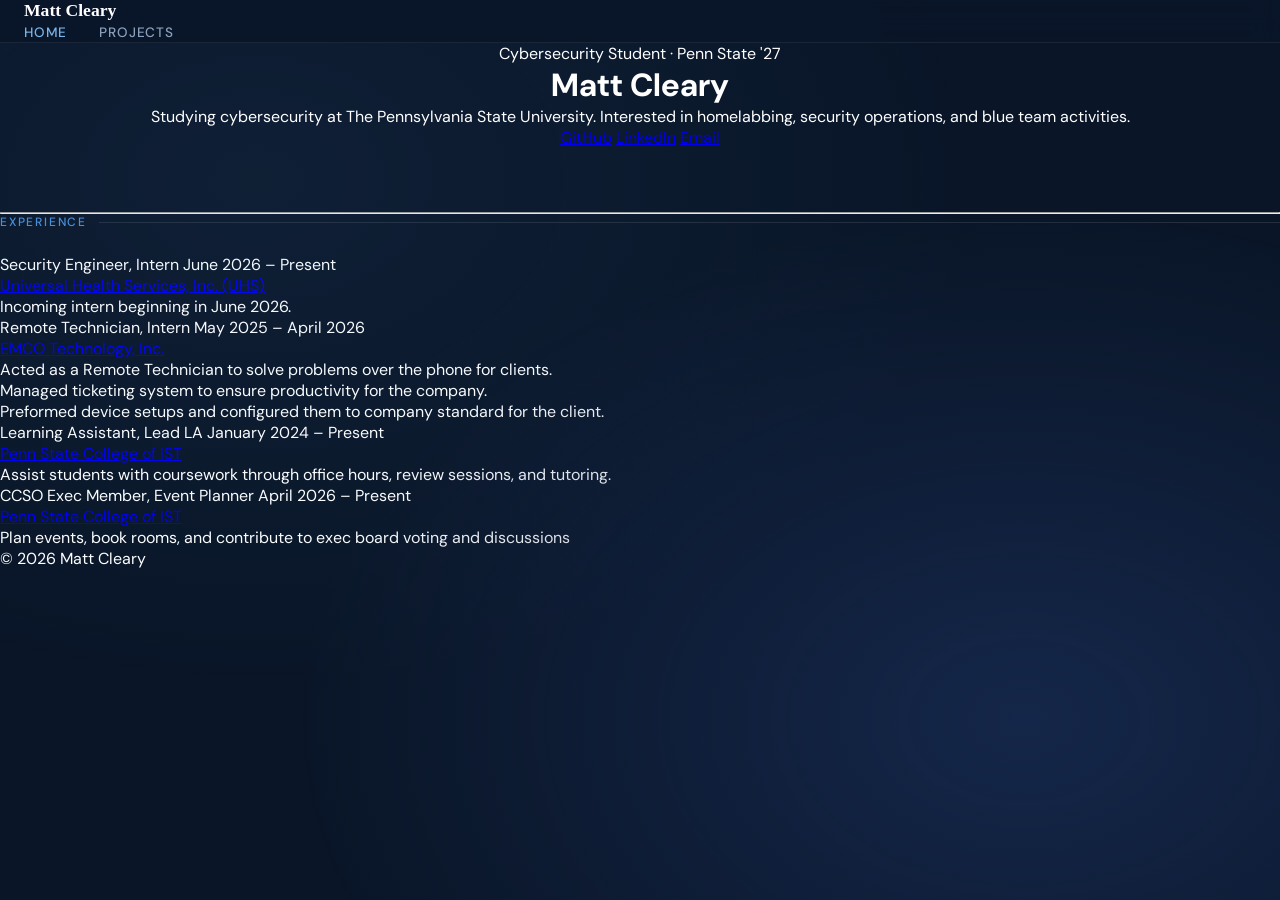
==== commit fb7a7a57: "6.29.26 edits" ====
--- a/index.html
+++ b/index.html
@@ -44,7 +44,7 @@
           <span class="position-date">June 2026 – Present</span>
         </div>
         <a class="position-org" href="https://uhs.com/about-universal-health-services/">Universal Health Services, Inc. (UHS)</a>
-        <!-- <p class="position-desc">Brief description of your role and responsibilities here.</p> -->
+        <p class="position-desc">Incoming intern beginning in June 2026.</p>
       </div>
 
       <div class="position-card">
@@ -53,7 +53,9 @@
           <span class="position-date">May 2025 – April 2026</span>
         </div>
         <a class="position-org" href="https://emcotechnology.com/">EMCO Technology, Inc.</a>
-        <!-- <p class="position-desc">Brief description of your role and responsibilities here.</p> -->
+        <p class="position-desc">Acted as a Remote Technician to solve problems over the phone for clients.</p>
+        <p class="position-desc">Managed ticketing system to ensure productivity for the company.</p>
+        <p class="position-desc">Preformed device setups and configured them to company standard for the client.</p>
       </div>
 
       <div class="position-card">
@@ -62,8 +64,16 @@
           <span class="position-date">January 2024 – Present</span>
         </div>
         <a class="position-org" href="https://ist.psu.edu/">Penn State College of IST</a>
-        <!-- <p class="position-desc">Brief description of your role and responsibilities here.</p> -->
+        <p class="position-desc">Assist students with coursework through office hours, review sessions, and tutoring.</p>
       </div>
+
+      <div class="position-card">
+        <div class="position-card-top">
+          <span class="position-title">CCSO Exec Member, Event Planner</span>
+          <span class="position-date">April 2026 – Present</span>
+        </div>
+        <a class="position-org" href="https://ist.psu.edu/">Penn State College of IST</a>
+        <p class="position-desc">Plan events, book rooms, and contribute to exec board voting and discussions</p>
 
     </div>
   </div>
